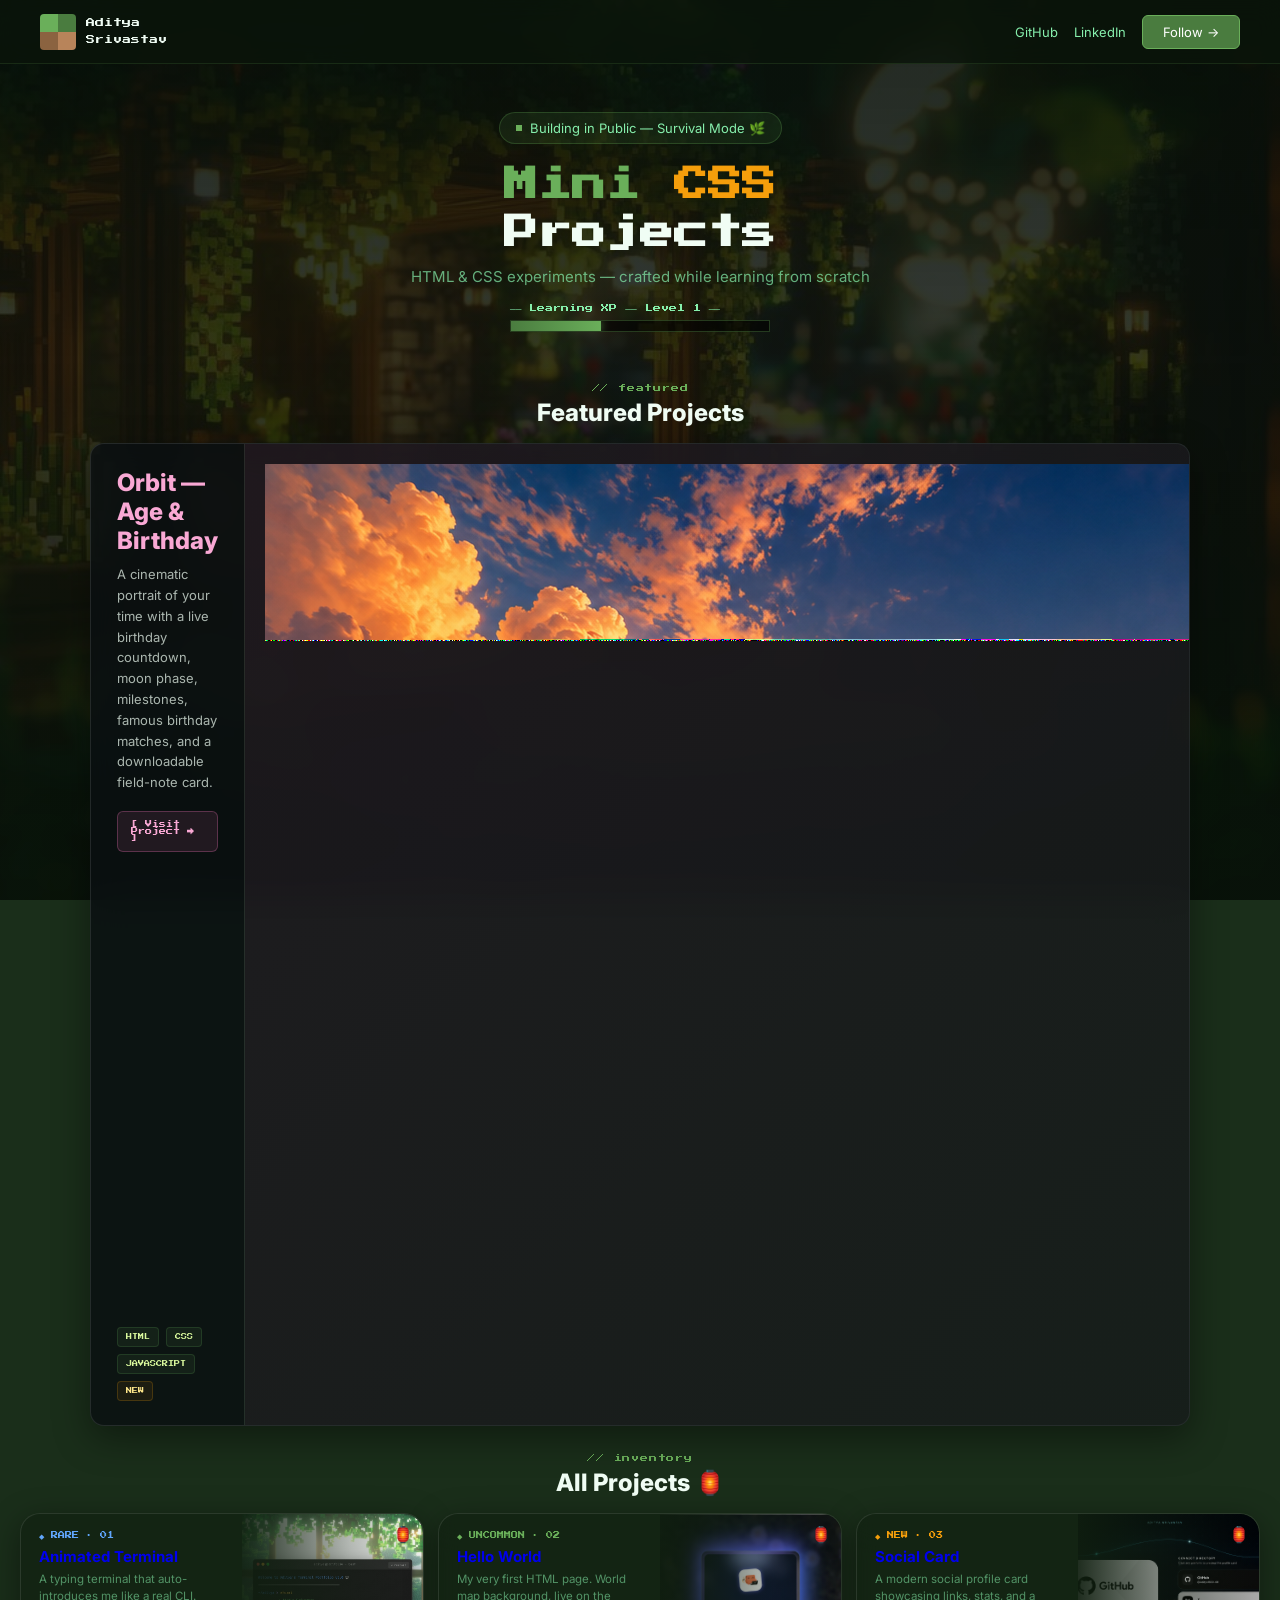
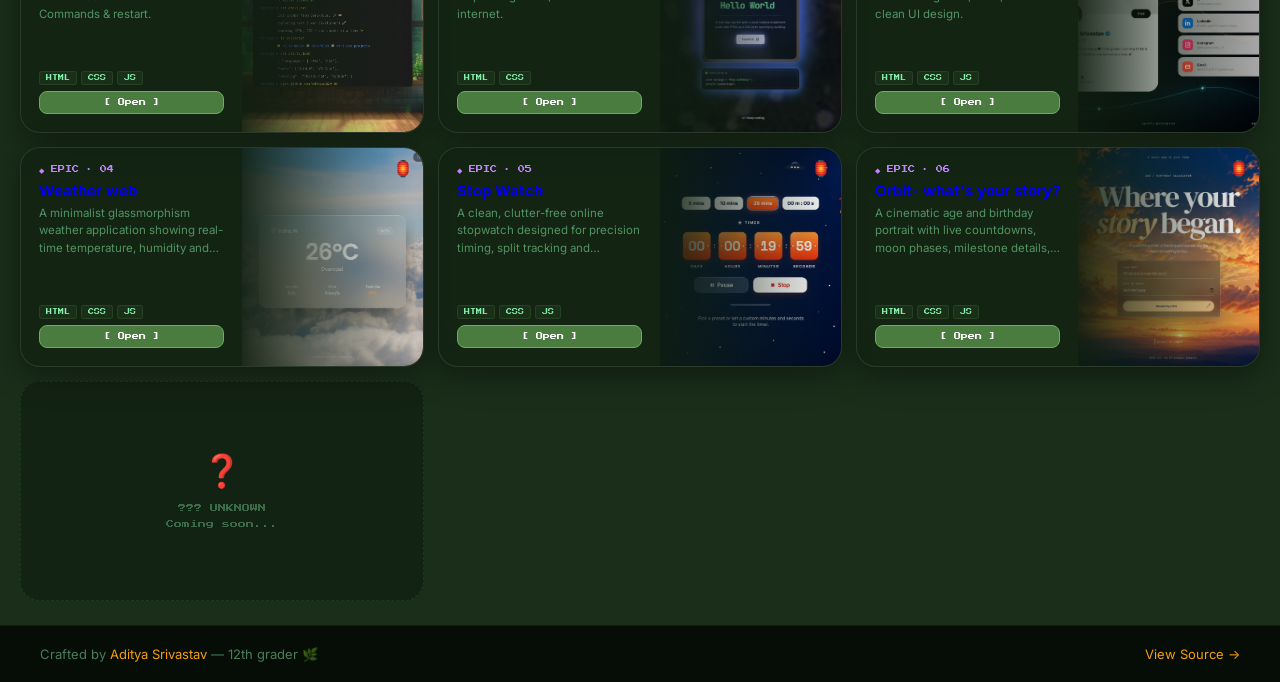
==== index.html @ a26ca0fd "Use explicit Orbit preview image layer" ====
<!DOCTYPE html>
<html lang="en">
<head>
<meta charset="UTF-8"/>
<meta name="viewport" content="width=device-width, initial-scale=1.0"/>
<title>Mini CSS Projects — Aditya Srivastav</title>
<link href="https://fonts.googleapis.com/css2?family=Press+Start+2P&family=Inter:wght@400;500;600;700;800&display=swap" rel="stylesheet"/>
<style>
* {
  box-sizing:border-box;
  margin:0;
  padding:0
}
:root {
  --grass:#4a7c3f;
  --grass-light:#6aaf5a;
  --gold:#f59e0b;
  --glow:#fef08a;
  --text:#f0fdf4;
  --muted:#86efac;
  --pink:#f472b6;
  --pink2:#f9a8d4
}
body {
  font-family:Inter,sans-serif;
  background:#1a2e1a;
  color:var(--text);
  min-height:100vh;
  overflow-x:hidden
}
.bg-image {
  position:fixed;
  inset:0;
  background:url('8d169005389a6a17d38e8e059f24644c.jpg') center/cover;
  z-index:0;
  filter:brightness(.35) saturate(1.2)
}
.bg-overlay {
  position:fixed;
  inset:0;
  background:linear-gradient(180deg,rgba(10,20,10,.7),rgba(15,25,15,.5) 40%,rgba(10,20,10,.85));
  z-index:1
}
.particles {
  position:fixed;
  inset:0;
  z-index:2;
  pointer-events:none;
  overflow:hidden
}
.particle {
  position:absolute;
  width:4px;
  height:4px;
  animation:floatUp linear infinite;
  opacity:0
}
@keyframes floatUp {
  0% {
    transform:translateY(100vh);
    opacity:0
  }
  10% {
    opacity:.6
  }
  90% {
    opacity:.3
  }
  100% {
    transform:translateY(-20px) translateX(20px);
    opacity:0
  }
}
nav {
  position:relative;
  z-index:100;
  height:64px;
  padding:0 40px;
  display:flex;
  align-items:center;
  justify-content:space-between;
  background:rgba(10,20,10,.8);
  backdrop-filter:blur(12px);
  border-bottom:1px solid rgba(106,175,90,.15)
}
.nav-logo {
  display:flex;
  align-items:center;
  gap:10px;
  text-decoration:none
}
.logo-pixel {
  width:36px;
  height:36px;
  border-radius:4px;
  display:grid;
  grid-template-columns:1fr 1fr;
  overflow:hidden
}
.logo-pixel div:nth-child(1) {
  background:#6aaf5a
}
.logo-pixel div:nth-child(2) {
  background:#4a7c3f
}
.logo-pixel div:nth-child(3) {
  background:#8B6340
}
.logo-pixel div:nth-child(4) {
  background:#b8845a
}
.logo-name {
  font-family:'Press Start 2P';
  font-size:9px;
  color:var(--text);
  line-height:1.8
}
.nav-right {
  display:flex;
  gap:16px;
  align-items:center
}
.nav-link {
  font-size:13px;
  color:var(--muted);
  text-decoration:none
}
.nav-cta {
  background:var(--grass);
  color:#fff;
  padding:8px 20px;
  border-radius:6px;
  font-size:13px;
  text-decoration:none;
  border:1px solid var(--grass-light)
}
.hero {
  position:relative;
  z-index:10;
  text-align:center;
  padding:48px 40px 24px
}
.hero-badge {
  display:inline-flex;
  gap:8px;
  align-items:center;
  background:rgba(106,175,90,.1);
  border:1px solid rgba(106,175,90,.25);
  border-radius:99px;
  padding:7px 16px;
  font-size:13px;
  color:var(--muted);
  margin-bottom:18px
}
.hero-badge .dot {
  width:6px;
  height:6px;
  background:var(--grass-light);
  animation:blink 2s step-end infinite
}
@keyframes blink {
  0%,100% {
    opacity:1
  }
  50% {
    opacity:0
  }
}
h1 {
  font-family:'Press Start 2P';
  font-size:clamp(18px,3vw,34px);
  line-height:1.4;
  margin-bottom:10px
}
h1 .green {
  color:var(--grass-light)
}
h1 .gold {
  color:var(--gold)
}
.hero-sub {
  font-size:15px;
  color:rgba(134,239,172,.7);
  margin-bottom:18px
}
.xp-wrap {
  display:inline-block
}
.xp-label {
  font-family:'Press Start 2P';
  font-size:8px;
  color:var(--muted);
  margin-bottom:6px;
  text-align:left
}
.xp-bar {
  width:260px;
  height:12px;
  background:rgba(0,0,0,.6);
  border:1px solid rgba(106,175,90,.3);
  overflow:hidden
}
.xp-fill {
  height:100%;
  width:35%;
  background:linear-gradient(90deg,var(--grass),var(--grass-light));
  box-shadow:0 0 8px rgba(106,175,90,.6)
}
.section {
  position:relative;
  z-index:10;
  padding:24px 20px 0
}
.section-header {
  text-align:center;
  margin-bottom:16px
}
.section-tag {
  font-family:'Press Start 2P';
  font-size:8px;
  color:var(--grass-light);
  letter-spacing:.1em;
  margin-bottom:6px;
  display:block
}
.section-title {
  font-size:24px;
  font-weight:800
}
/* New compact featured card: dark, compact, accent-led, based on the supplied reference. */ .featured-wrap {
  max-width:1100px;
  margin:0 auto 28px
}
.featured-card {
  display:grid;
  grid-template-columns:1.45fr .75fr;
  min-height:220px;
  background:rgba(10,15,18,.82);
  border:1px solid rgba(255,255,255,.1);
  border-radius:14px;
  overflow:hidden;
  text-decoration:none;
  box-shadow:0 12px 36px rgba(0,0,0,.4);
  backdrop-filter:blur(18px);
  transition:.25s
}
.featured-card:hover {
  transform:translateY(-4px);
  border-color:rgba(244,114,182,.45);
  box-shadow:0 20px 45px rgba(0,0,0,.5),0 0 25px rgba(244,114,182,.08)
}
.featured-main {
  padding:24px 26px;
  display:flex;
  flex-direction:column;
  justify-content:space-between
}
.featured-kicker {
  font-family:'Press Start 2P';
  font-size:7px;
  color:var(--pink);
  margin-bottom:10px
}
.featured-title {
  font-size:24px;
  font-weight:800;
  color:var(--pink2);
  margin-bottom:9px
}
.featured-desc {
  font-size:13px;
  line-height:1.6;
  color:rgba(240,253,244,.7);
  max-width:700px
}
.featured-meta {
  display:flex;
  gap:7px;
  flex-wrap:wrap;
  margin-top:18px
}
.featured-chip {
  font-family:'Press Start 2P';
  font-size:6px;
  padding:6px 8px;
  border-radius:4px;
  color:#d9f99d;
  background:rgba(106,175,90,.09);
  border:1px solid rgba(106,175,90,.18)
}
.featured-chip.count {
  color:#fde68a;
  background:rgba(245,158,11,.07);
  border-color:rgba(245,158,11,.2)
}
.featured-side {
  position:relative;
  display:flex;
  flex-direction:column;
  justify-content:center;
  align-items:center;
  gap:12px;
  padding:20px;
  background:linear-gradient(135deg,rgba(244,114,182,.08),rgba(106,175,90,.08));
  border-left:1px solid rgba(255,255,255,.07)
}
.featured-icon {
  font-size:52px;
  filter:drop-shadow(0 0 14px rgba(244,114,182,.35))
}
.featured-side-title {
  font-family:'Press Start 2P';
  font-size:8px;
  color:rgba(240,253,244,.72);
  text-align:center;
  line-height:1.8
}
.featured-open {
  display:inline-block;
  margin-top:18px;
  font-family:'Press Start 2P';
  font-size:7px;
  padding:9px 13px;
  color:var(--pink2);
  border:1px solid rgba(244,114,182,.28);
  background:rgba(244,114,182,.1);
  border-radius:6px;
  vertical-align:top
}
.cards {
  display:grid;
  grid-template-columns:repeat(3,1fr);
  gap:14px
}
.card {
  background:rgba(15,30,15,.6);
  border:1px solid rgba(255,255,255,.1);
  border-radius:20px;
  overflow:hidden;
  text-decoration:none;
  display:grid;
  grid-template-columns:55% 45%;
  height:220px;
  backdrop-filter:blur(20px);
  transition:.25s;
  box-shadow:0 8px 32px rgba(0,0,0,.4)
}
.card:hover {
  transform:translateY(-5px);
  border-color:rgba(106,175,90,.45)
}
.card-left {
  padding:18px;
  display:flex;
  flex-direction:column;
  justify-content:space-between;
  overflow:hidden
}
.card-rarity {
  font-family:'Press Start 2P';
  font-size:7px;
  margin-bottom:6px;
  color:#60a5fa
}
.card-title {
  font-size:15px;
  font-weight:700;
  margin-bottom:5px
}
.card-desc {
  font-size:11.5px;
  color:rgba(134,239,172,.55);
  line-height:1.5;
  display:-webkit-box;
  -webkit-line-clamp:3;
  -webkit-box-orient:vertical;
  overflow:hidden
}
.card-bottom {
  display:flex;
  flex-direction:column;
  gap:6px
}
.pills {
  display:flex;
  gap:4px;
  flex-wrap:wrap
}
.pill {
  font-family:'Press Start 2P';
  font-size:6px;
  padding:3px 6px;
  background:rgba(106,175,90,.08);
  color:var(--muted);
  border:1px solid rgba(106,175,90,.15);
  border-radius:3px
}
.open-btn {
  font-family:'Press Start 2P';
  font-size:7px;
  padding:7px 12px;
  background:var(--grass);
  color:#fff;
  border:1px solid var(--grass-light);
  border-radius:8px;
  text-align:center
}
.card-right {
  position:relative;
  overflow:hidden;
  border-radius:0 18px 18px 0;
  background-size:cover;
  background-position:center
}
.card-right:before {
  content:'';
  position:absolute;
  inset:0;
  background:linear-gradient(90deg,rgba(15,30,15,.92),rgba(15,30,15,.3) 60%,transparent)
}
.lantern {
  position:absolute;
  top:10px;
  right:10px;
  font-size:16px;
  z-index:2
}
.card-soon {
  background:rgba(10,20,10,.4);
  border:1px dashed rgba(106,175,90,.15);
  height:220px;
  display:flex;
  flex-direction:column;
  align-items:center;
  justify-content:center;
  gap:10px;
  border-radius:20px
}
.card-soon p {
  font-family:'Press Start 2P';
  font-size:8px;
  color:rgba(134,239,172,.35);
  text-align:center;
  line-height:2
}
footer {
  position:relative;
  z-index:10;
  background:rgba(5,10,5,.9);
  border-top:1px solid rgba(106,175,90,.1);
  padding:20px 40px;
  margin-top:24px;
  display:flex;
  justify-content:space-between;
  flex-wrap:wrap;
  gap:12px
}
footer p {
  font-size:13px;
  color:rgba(134,239,172,.5)
}
footer a {
  color:var(--gold);
  text-decoration:none
}
@media(max-width:900px) {
  .featured-card {
    grid-template-columns:1fr
  }
  .featured-side {
    min-height:150px;
    border-left:0;
    border-top:1px solid rgba(255,255,255,.07)
  }
  .cards {
    grid-template-columns:1fr
  }
  .card {
    grid-template-columns:1fr;
    height:auto
  }
  .card-right {
    height:130px;
    border-radius:0 0 18px 18px
  }
  nav {
    padding:0 16px
  }
  .nav-link {
    display:none
  }
  .section {
    padding:24px 12px 0
  }
  .featured-main {
    padding:20px
  }
  .featured-title {
    font-size:21px
  }
}
</style>
</head>
<body>
  <div class="bg-image">
  </div>
  <div class="bg-overlay">
  </div>
  <div class="particles" id="particles">
  </div>
  <nav>
    <a href="https://github.com/Aditya1809-08" class="nav-logo">
      <div class="logo-pixel">
        <div>
        </div>
        <div>
        </div>
        <div>
        </div>
        <div>
        </div>
      </div>
      <span class="logo-name">Aditya<br/>Srivastav</span>
    </a>
    <div class="nav-right">
      <a href="https://github.com/Aditya1809-08" class="nav-link">GitHub</a>
      <a href="https://www.linkedin.com/in/aditya-srivastav-0a247634b/" class="nav-link">LinkedIn</a>
      <a href="https://x.com/ASrivastav77092" class="nav-cta">Follow →</a>
    </div>
  </nav>
  <div class="hero">
    <div class="hero-badge">
      <div class="dot">
      </div> Building in Public — Survival Mode 🌿</div>
      <h1>
        <span class="green">Mini</span>
        <span class="gold">CSS</span>
        <br/>Projects</h1>
        <p class="hero-sub">HTML & CSS experiments — crafted while learning from scratch</p>
        <div class="xp-wrap">
          <div class="xp-label">── Learning XP ── Level 1 ──</div>
          <div class="xp-bar">
            <div class="xp-fill">
            </div>
          </div>
        </div>
      </div>
      <div class="section">
        <div class="section-header">
          <span class="section-tag">// featured</span>
          <h2 class="section-title">Featured Projects</h2>
        </div>
        <div class="featured-wrap">
          <a class="featured-card" href="./orbit-age-birthday/" aria-label="Visit the featured project: Orbit — Age & Birthday">
            <div class="featured-main">
              <div>
                <div class="featured-title">Orbit — Age & Birthday</div>
                <div class="featured-desc">A cinematic portrait of your time with a live birthday countdown, moon phase, milestones, famous birthday matches, and a downloadable field-note card.</div>
                <span class="featured-open">[ Visit Project → ]</span>
              </div>
              <div class="featured-meta">
                <span class="featured-chip">HTML</span>
                <span class="featured-chip">CSS</span>
                <span class="featured-chip">JAVASCRIPT</span>
                <span class="featured-chip count">NEW</span>
              </div>
            </div>
            <div class="featured-side" aria-label="Orbit Age and Birthday preview"><img src="./orbit-age-birthday/sky-hero.png?v=2" alt="" /></div>
          </a>
        </div>
        <div class="section-header">
          <span class="section-tag">// inventory</span>
          <h2 class="section-title">All Projects 🏮</h2>
        </div>
        <div class="cards">
          <a class="card" href="./terminal/">
            <div class="card-left">
              <div>
                <div class="card-rarity">◆ RARE · 01</div>
                <div class="card-title">Animated Terminal</div>
                <div class="card-desc">A typing terminal that auto-introduces me like a real CLI. Commands & restart.</div>
              </div>
              <div class="card-bottom">
                <div class="pills">
                  <span class="pill">HTML</span>
                  <span class="pill">CSS</span>
                  <span class="pill">JS</span>
                </div>
                <span class="open-btn">[ Open ]</span>
              </div>
            </div>
            <div class="card-right" style="background-image:url('Gemini_Generated_Image_qzf5zeqzf5zeqzf5.png');background-color:#050510">
              <span class="lantern">🏮</span>
            </div>
          </a>
          <a class="card" href="https://aditya1809-08.github.io/Hello-World/" target="_blank">
            <div class="card-left">
              <div>
                <div class="card-rarity" style="color:#6aaf5a">◆ UNCOMMON · 02</div>
                <div class="card-title">Hello World</div>
                <div class="card-desc">My very first HTML page. World map background, live on the internet.</div>
              </div>
              <div class="card-bottom">
                <div class="pills">
                  <span class="pill">HTML</span>
                  <span class="pill">CSS</span>
                </div>
                <span class="open-btn">[ Open ]</span>
              </div>
            </div>
            <div class="card-right" style="background-image:url('HELLOWORLDPRE.PNG');background-color:#0a0010">
              <span class="lantern">🏮</span>
            </div>
          </a>
          <a class="card" href="https://aditya1809-08.github.io/mini-css-projects/social-card/" target="_blank">
            <div class="card-left">
              <div>
                <div class="card-rarity" style="color:#f59e0b">◆ NEW · 03</div>
                <div class="card-title">Social Card</div>
                <div class="card-desc">A modern social profile card showcasing links, stats, and a clean UI design.</div>
              </div>
              <div class="card-bottom">
                <div class="pills">
                  <span class="pill">HTML</span>
                  <span class="pill">CSS</span>
                  <span class="pill">JS</span>
                </div>
                <span class="open-btn">[ Open ]</span>
              </div>
            </div>
            <div class="card-right" style="background-image:url('Socialy.png');background-color:#101820">
              <span class="lantern">🏮</span>
            </div>
          </a>
          <a class="card" href="./weatherapp/">
            <div class="card-left">
              <div>
                <div class="card-rarity" style="color:#c084fc">◆ EPIC · 04</div>
                <div class="card-title">Weather web</div>
                <div class="card-desc">A minimalist glassmorphism weather application showing real-time temperature, humidity and wind data using Open-Meteo.</div>
              </div>
              <div class="card-bottom">
                <div class="pills">
                  <span class="pill">HTML</span>
                  <span class="pill">CSS</span>
                  <span class="pill">JS</span>
                </div>
                <span class="open-btn">[ Open ]</span>
              </div>
            </div>
            <div class="card-right" style="background-image:url('weatherpreview.png');background-color:#1a1a1a">
              <span class="lantern">🏮</span>
            </div>
          </a>
          <a class="card" href="./Stopwatch/">
            <div class="card-left">
              <div>
                <div class="card-rarity" style="color:#c084fc">◆ EPIC · 05</div>
                <div class="card-title">Stop Watch</div>
                <div class="card-desc">A clean, clutter-free online stopwatch designed for precision timing, split tracking and effortless focus.</div>
              </div>
              <div class="card-bottom">
                <div class="pills">
                  <span class="pill">HTML</span>
                  <span class="pill">CSS</span>
                  <span class="pill">JS</span>
                </div>
                <span class="open-btn">[ Open ]</span>
              </div>
            </div>
            <div class="card-right" style="background-image:url('timer.png');background-color:#1a1a1a">
              <span class="lantern">🏮</span>
            </div>
          </a>
          <a class="card" href="./orbit-age-birthday/">
            <div class="card-left">
              <div>
                <div class="card-rarity" style="color:#c084fc">◆ EPIC · 06</div>
                <div class="card-title">Orbit- what's your story?</div>
                <div class="card-desc">A cinematic age and birthday portrait with live countdowns, moon phases, milestone details, and a shareable result card.</div>
              </div>
              <div class="card-bottom">
                <div class="pills">
                  <span class="pill">HTML</span>
                  <span class="pill">CSS</span>
                  <span class="pill">JS</span>
                </div>
                <span class="open-btn">[ Open ]</span>
              </div>
            </div>
            <div class="card-right" style="background-image:url('Orbit_ Where Your Story Began.png');background-color:#1a1a1a">
              <span class="lantern">🏮</span>
            </div>
          </a>
          <div class="card-soon">
            <span style="font-size:32px">❓</span>
            <p>??? UNKNOWN<br/>Coming soon...</p>
          </div>
        </div>
      </div>
      <footer>
        <p>Crafted by <a href="https://github.com/Aditya1809-08">Aditya Srivastav</a> — 12th grader 🌿</p>
        <p>
          <a href="https://github.com/Aditya1809-08/mini-css-projects">View Source →</a>
        </p>
      </footer>
<script>const container=document.getElementById('particles');for(let i=0;i<25;i++){const p=document.createElement('div');p.className='particle';p.style.left=Math.random()*100+'vw';p.style.animationDuration=(8+Math.random()*12)+'s';p.style.animationDelay=Math.random()*10+'s';p.style.width=p.style.height=Math.random()>.5?'4px':'6px';p.style.background=Math.random()>.5?'#fef08a':'#6aaf5a';container.appendChild(p)}</script>
</body></html>
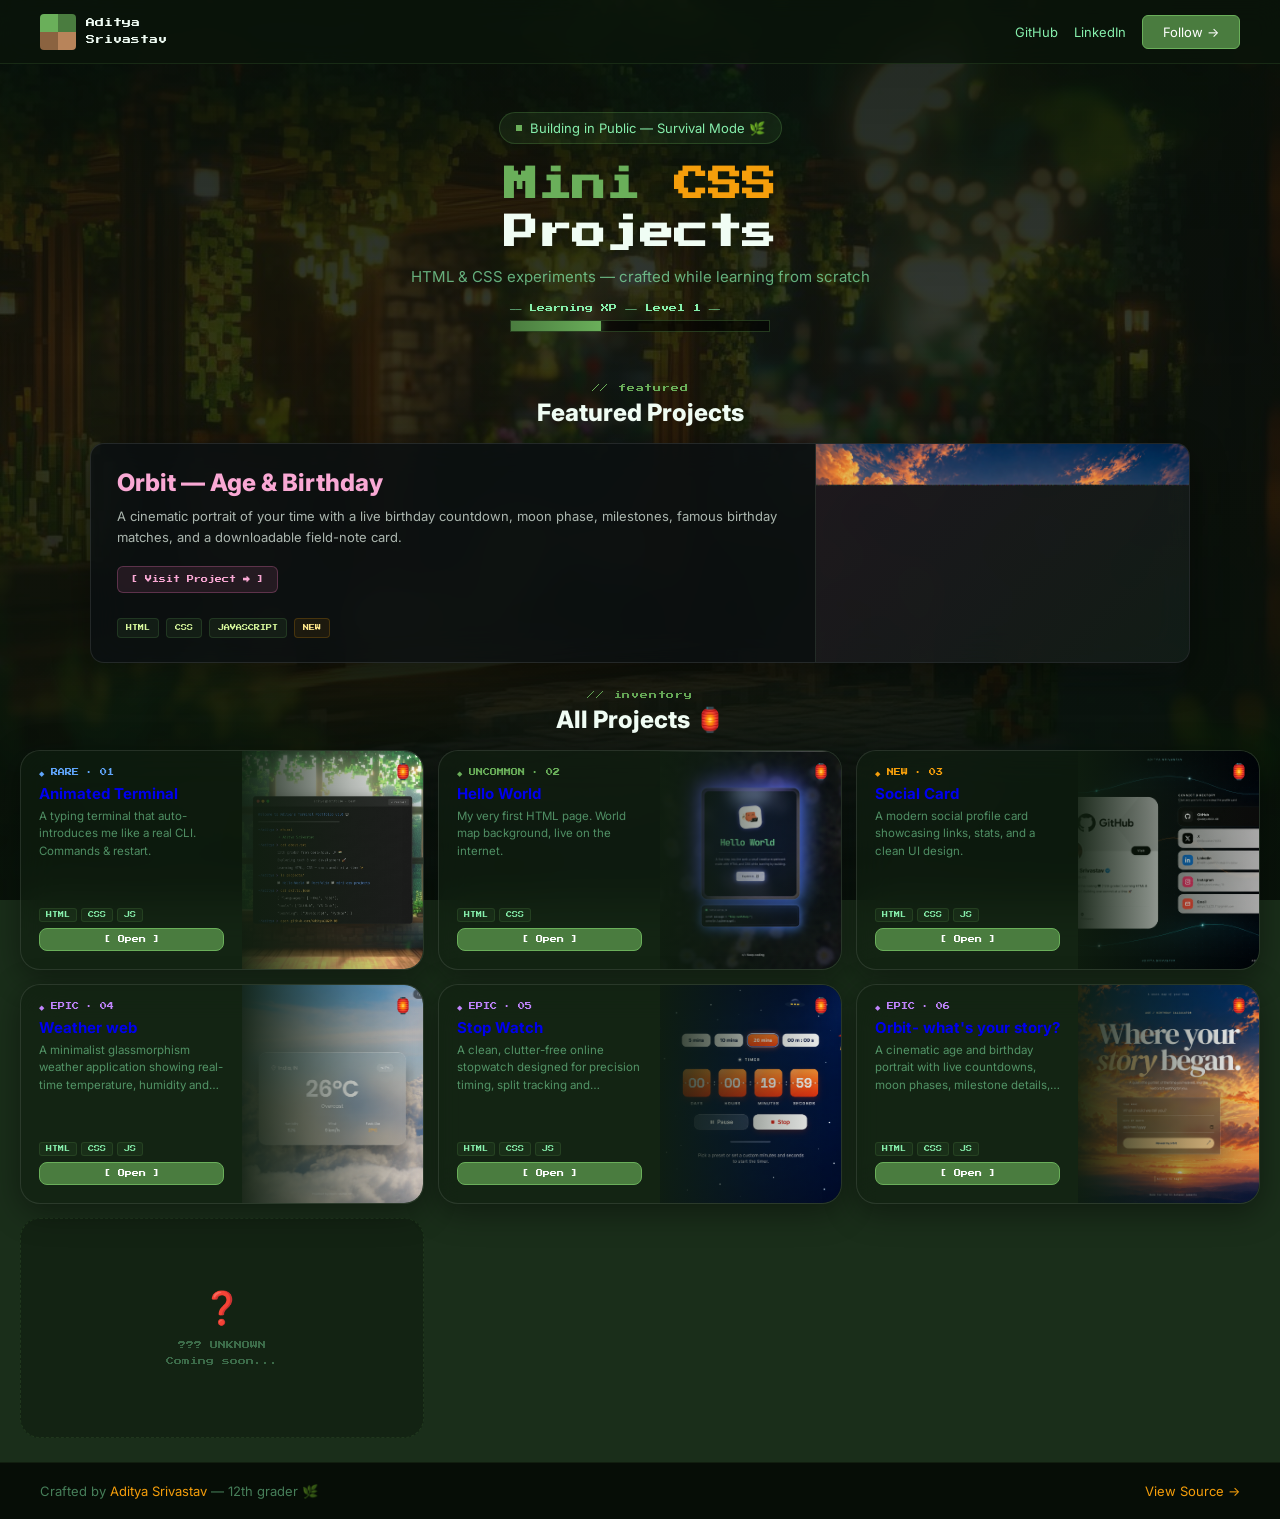
==== commit f62f5c62: "Style Orbit featured preview image" ====
--- a/index.html
+++ b/index.html
@@ -499,6 +499,8 @@
     font-size:21px
   }
 }
+
+.featured-side > img { position:absolute; inset:0; width:100%; height:100%; object-fit:cover; object-position:center; opacity:.9; }
 </style>
 </head>
 <body>
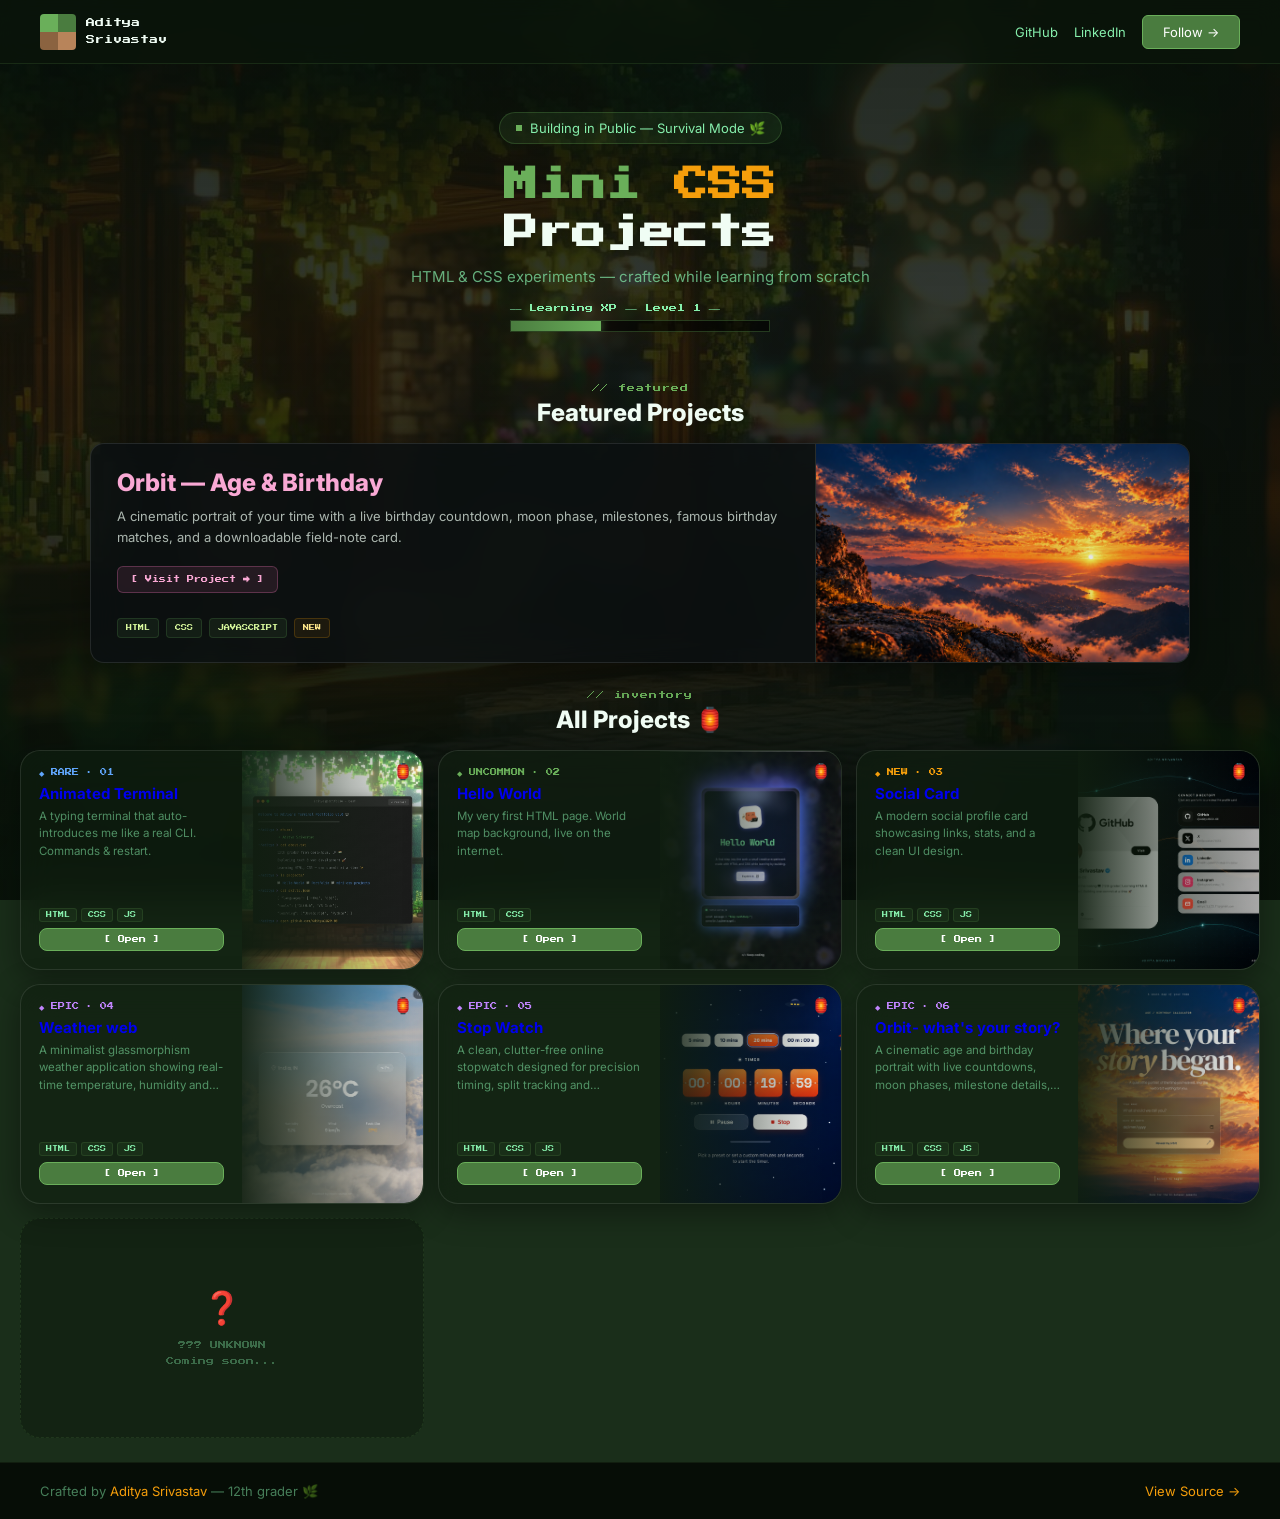
==== commit da8a7c0e: "Use Golden Mountain image for Orbit feature preview" ====
--- a/index.html
+++ b/index.html
@@ -567,7 +567,12 @@
                 <span class="featured-chip count">NEW</span>
               </div>
             </div>
-            <div class="featured-side" aria-label="Orbit Age and Birthday preview"><img src="./orbit-age-birthday/sky-hero.png?v=2" alt="" /></div>
+            <div class="featured-side">
+          <img
+            src="./orbit-age-birthday/Golden%20Mountain%20Sunrise%20Over%20Misty%20Valleys.png?v=1"
+            alt="Orbit sky preview"
+            />
+              </div>
           </a>
         </div>
         <div class="section-header">
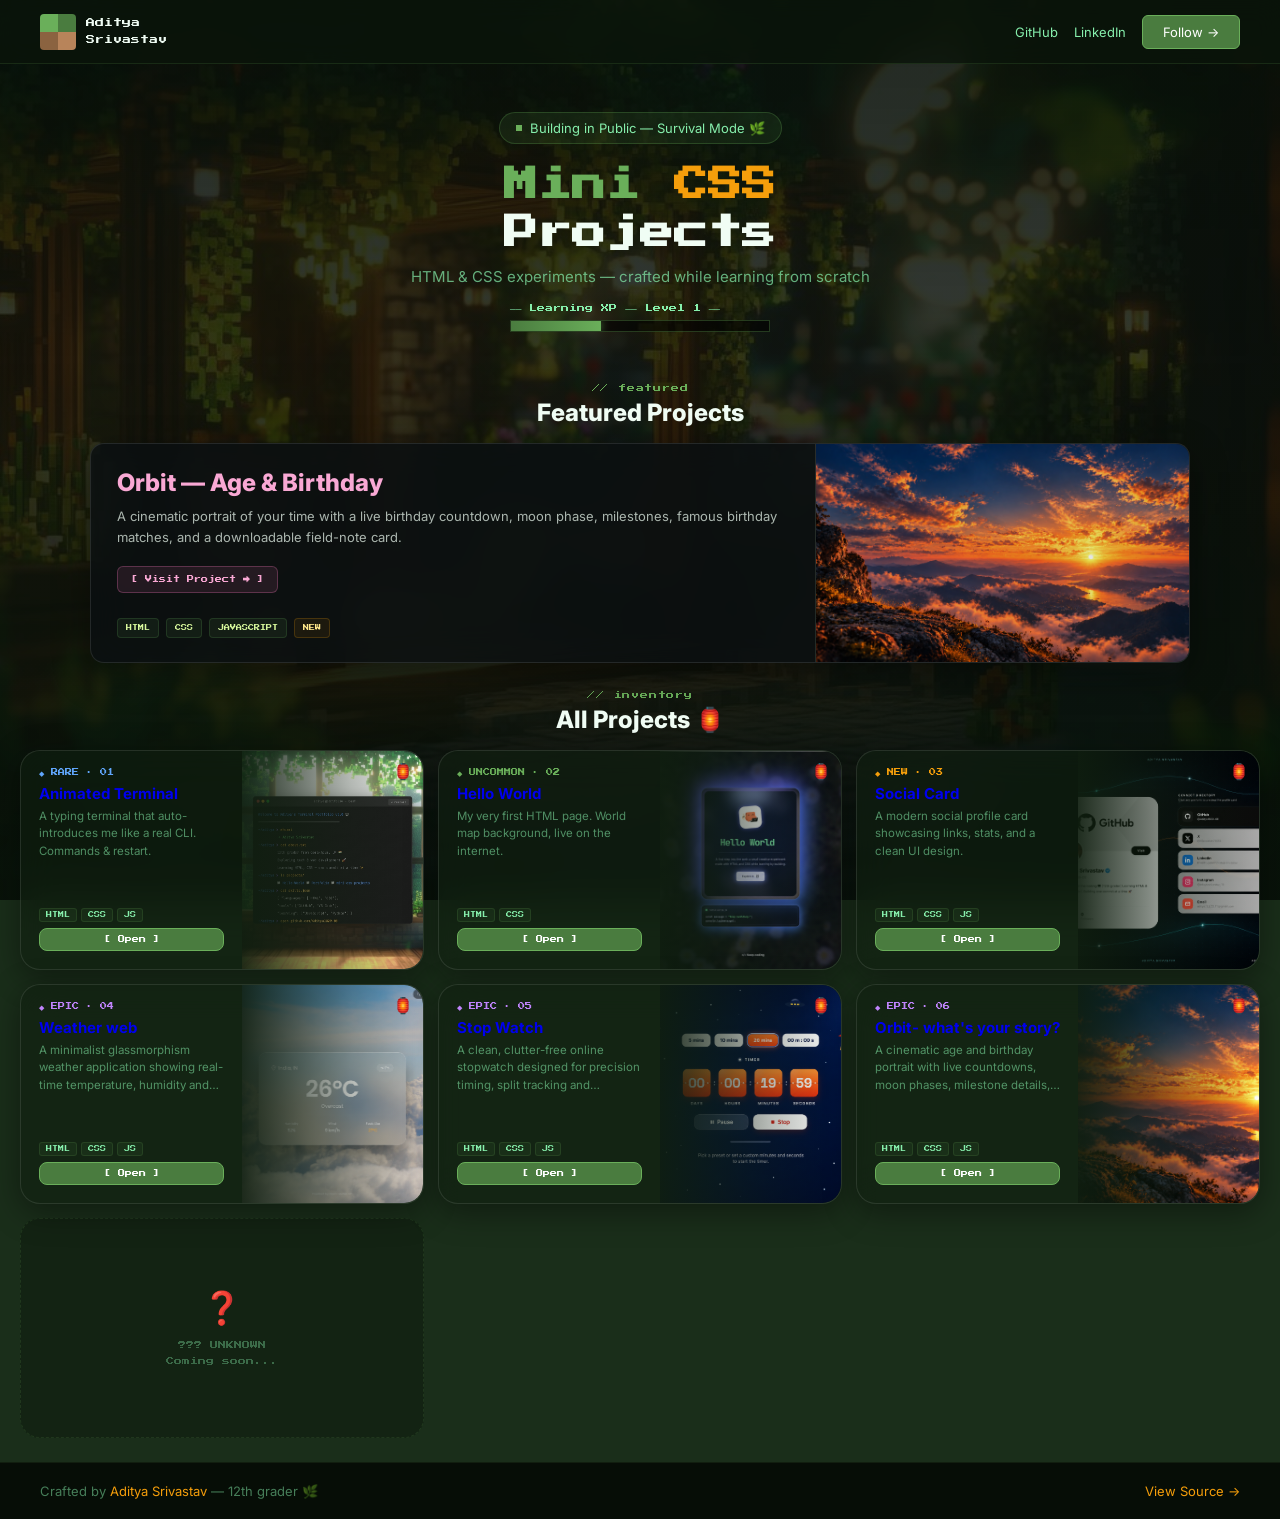
==== commit 86cc4b9d: "Use the live Orbit card image in featured previews" ====
--- a/index.html
+++ b/index.html
@@ -569,7 +569,7 @@
             </div>
             <div class="featured-side">
           <img
-            src="./orbit-age-birthday/Golden%20Mountain%20Sunrise%20Over%20Misty%20Valleys.png?v=1"
+            src="./orbit-age-birthday/Golden%20Mountain%20Sunrise%20Over%20Misty%20Valleys.png?v=2"
             alt="Orbit sky preview"
             />
               </div>
@@ -695,7 +695,7 @@
                 <span class="open-btn">[ Open ]</span>
               </div>
             </div>
-            <div class="card-right" style="background-image:url('Orbit_ Where Your Story Began.png');background-color:#1a1a1a">
+            <div class="card-right" style="background-image:url('orbit-age-birthday/Golden%20Mountain%20Sunrise%20Over%20Misty%20Valleys.png?v=2');background-color:#1a1a1a">
               <span class="lantern">🏮</span>
             </div>
           </a>
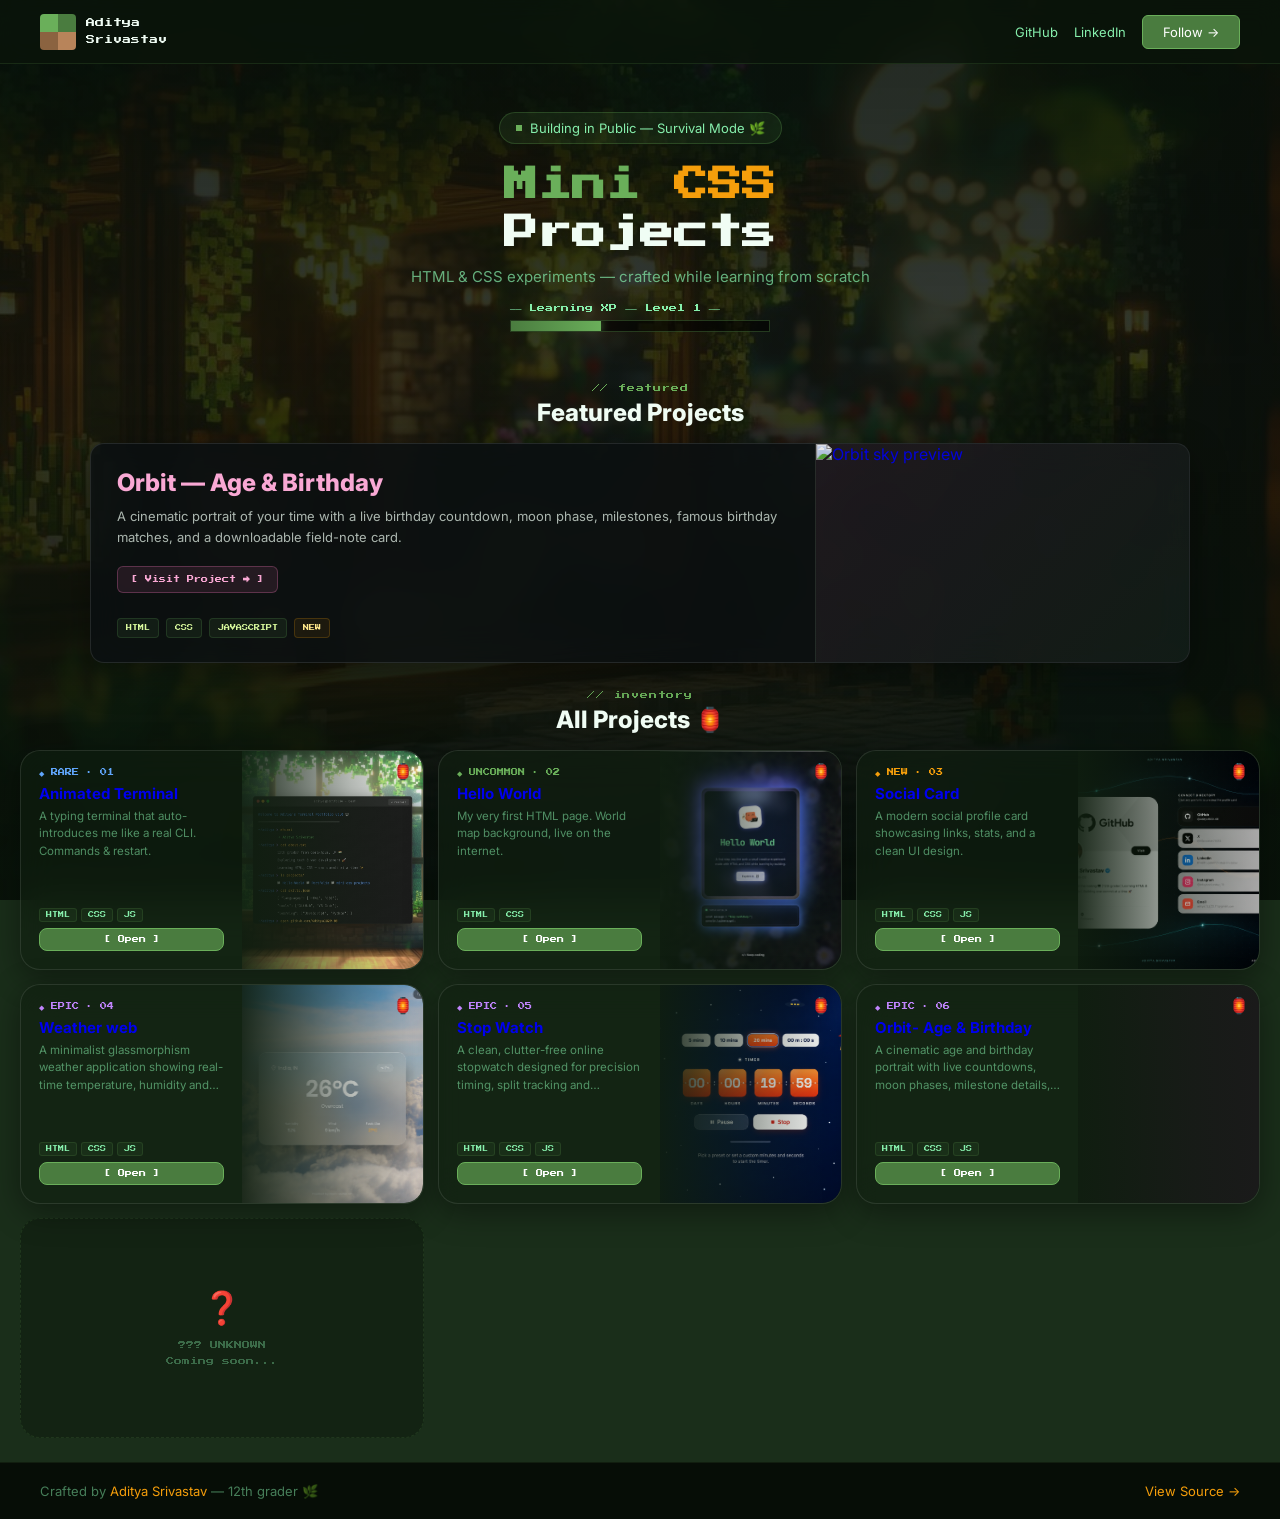
==== commit 7da85e4d: "Update index.html" ====
--- a/index.html
+++ b/index.html
@@ -569,7 +569,7 @@
             </div>
             <div class="featured-side">
           <img
-            src="./orbit-age-birthday/Golden%20Mountain%20Sunrise%20Over%20Misty%20Valleys.png?v=2"
+            src="Orbit_ Where Your Story Began.png/Golden%20Mountain%20Sunrise%20Over%20Misty%20Valleys.png?v=2"
             alt="Orbit sky preview"
             />
               </div>
@@ -683,7 +683,7 @@
             <div class="card-left">
               <div>
                 <div class="card-rarity" style="color:#c084fc">◆ EPIC · 06</div>
-                <div class="card-title">Orbit- what's your story?</div>
+                <div class="card-title">Orbit- Age & Birthday</div>
                 <div class="card-desc">A cinematic age and birthday portrait with live countdowns, moon phases, milestone details, and a shareable result card.</div>
               </div>
               <div class="card-bottom">
@@ -695,7 +695,7 @@
                 <span class="open-btn">[ Open ]</span>
               </div>
             </div>
-            <div class="card-right" style="background-image:url('orbit-age-birthday/Golden%20Mountain%20Sunrise%20Over%20Misty%20Valleys.png?v=2');background-color:#1a1a1a">
+            <div class="card-right" style="background-image:url('Orbit_ Where Your Story Began.png/Golden%20Mountain%20Sunrise%20Over%20Misty%20Valleys.png?v=2');background-color:#1a1a1a">
               <span class="lantern">🏮</span>
             </div>
           </a>
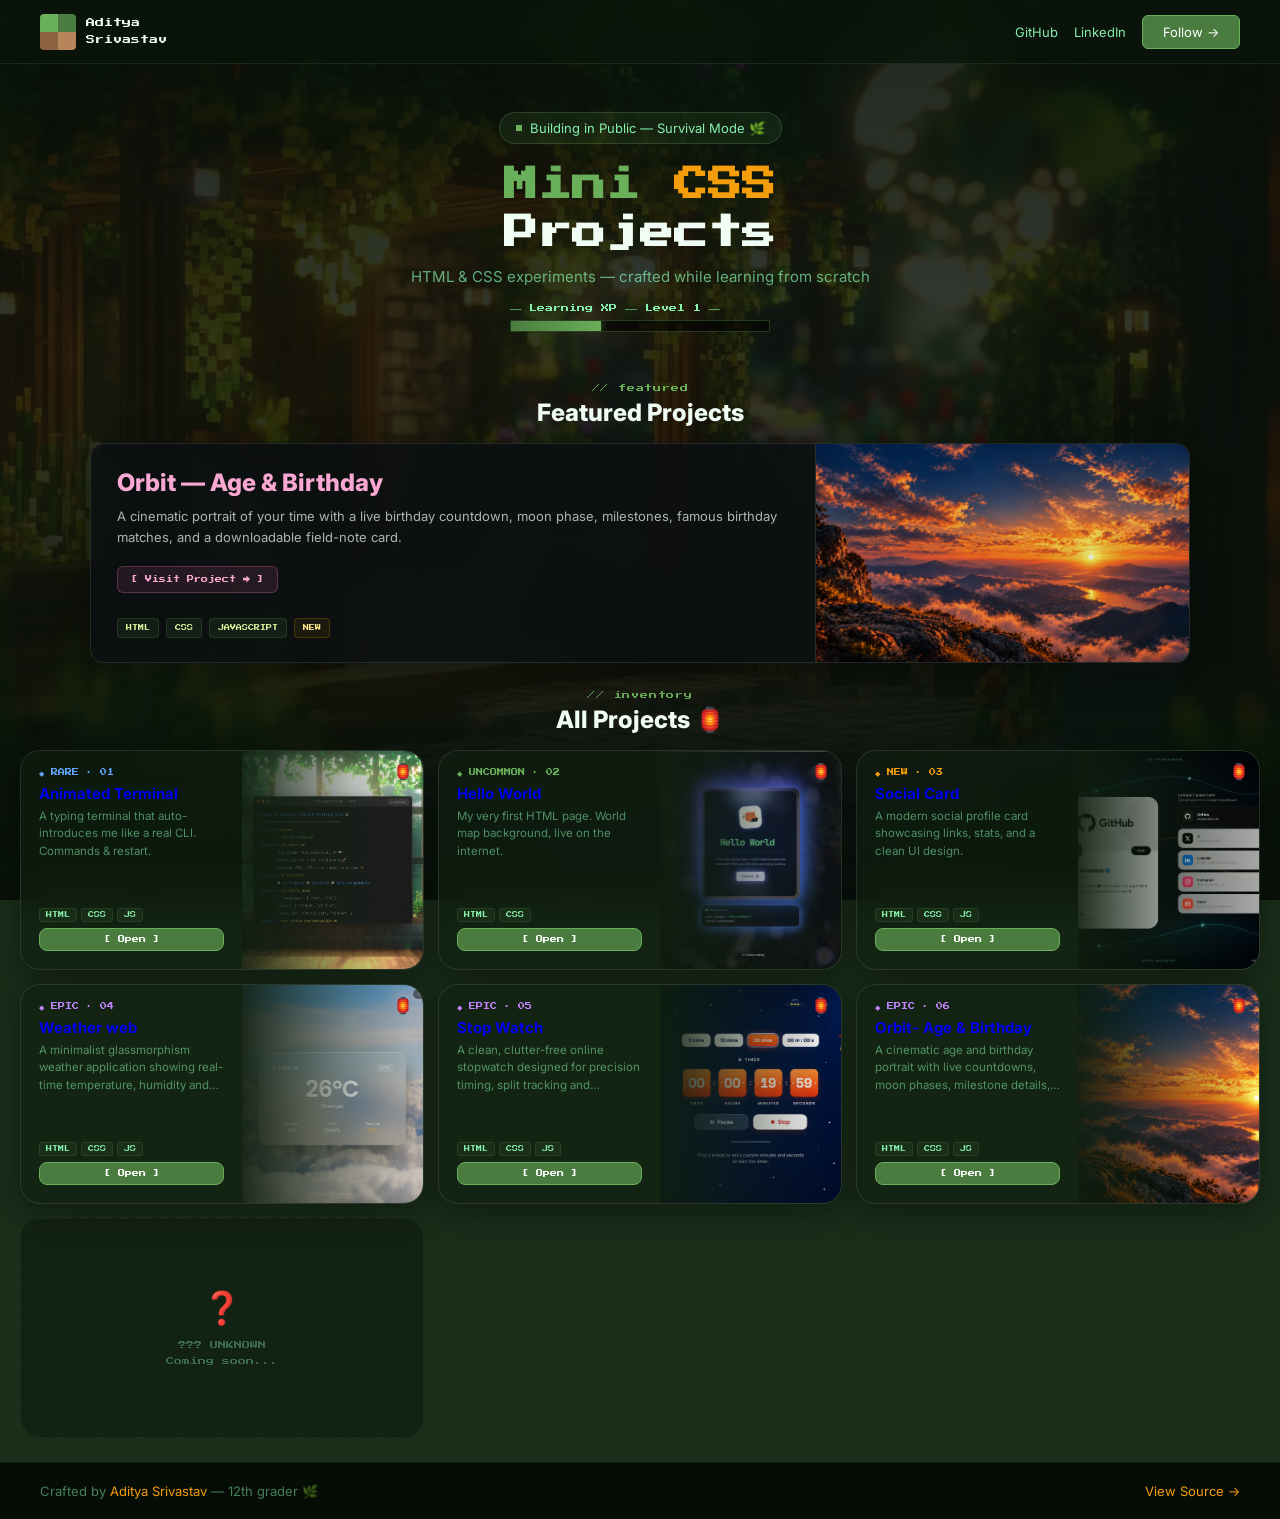
==== commit ab8f4ad2: "Fix Orbit preview image paths" ====
--- a/index.html
+++ b/index.html
@@ -569,7 +569,7 @@
             </div>
             <div class="featured-side">
           <img
-            src="Orbit_ Where Your Story Began.png/Golden%20Mountain%20Sunrise%20Over%20Misty%20Valleys.png?v=2"
+            src="./orbit-age-birthday/Golden%20Mountain%20Sunrise%20Over%20Misty%20Valleys.png?v=3"
             alt="Orbit sky preview"
             />
               </div>
@@ -695,7 +695,7 @@
                 <span class="open-btn">[ Open ]</span>
               </div>
             </div>
-            <div class="card-right" style="background-image:url('Orbit_ Where Your Story Began.png/Golden%20Mountain%20Sunrise%20Over%20Misty%20Valleys.png?v=2');background-color:#1a1a1a">
+            <div class="card-right" style="background-image:url('./orbit-age-birthday/Golden%20Mountain%20Sunrise%20Over%20Misty%20Valleys.png?v=3');background-color:#1a1a1a">
               <span class="lantern">🏮</span>
             </div>
           </a>
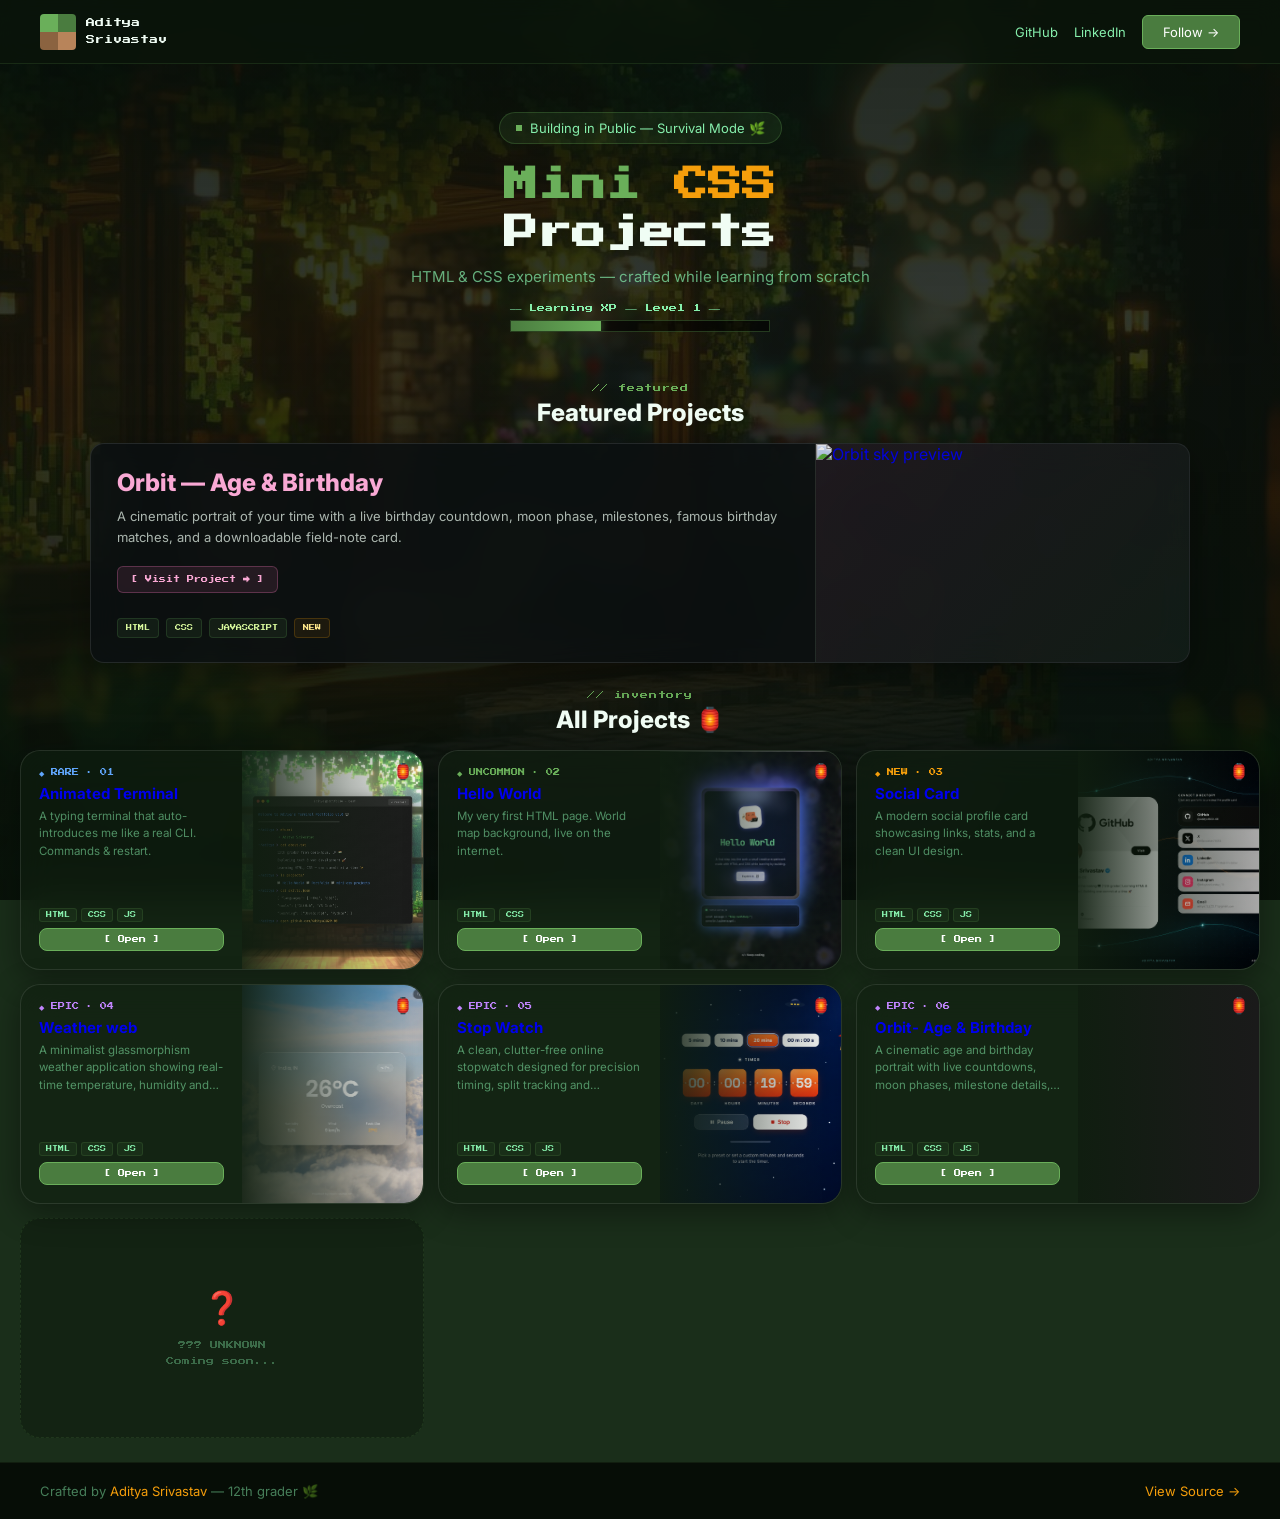
==== commit c50d8e56: "Update index.html" ====
--- a/index.html
+++ b/index.html
@@ -569,7 +569,7 @@
             </div>
             <div class="featured-side">
           <img
-            src="./orbit-age-birthday/Golden%20Mountain%20Sunrise%20Over%20Misty%20Valleys.png?v=3"
+            src="Orbit_ A Quiet Sunset Story.png"
             alt="Orbit sky preview"
             />
               </div>
@@ -695,7 +695,7 @@
                 <span class="open-btn">[ Open ]</span>
               </div>
             </div>
-            <div class="card-right" style="background-image:url('./orbit-age-birthday/Golden%20Mountain%20Sunrise%20Over%20Misty%20Valleys.png?v=3');background-color:#1a1a1a">
+            <div class="card-right" style="background-image:url('Orbit_ A Quiet Sunset Story.png');background-color:#1a1a1a">
               <span class="lantern">🏮</span>
             </div>
           </a>
